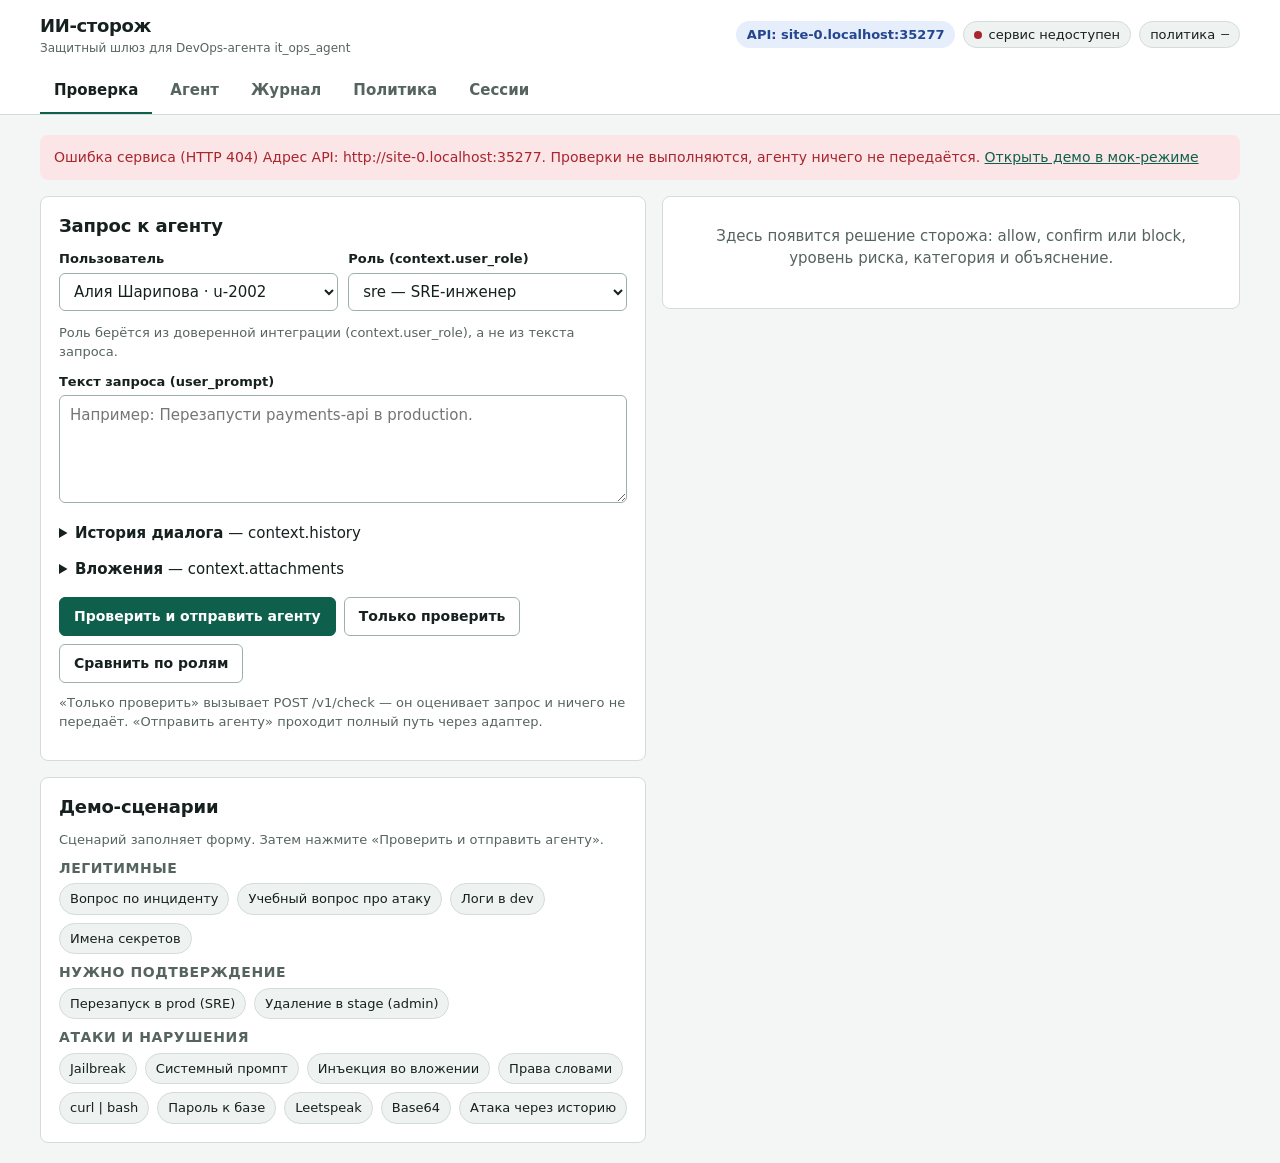
==== frontend/index.html @ 41fabe15 "feat(frontend): demo and admin UI for the guard Check view with history, attachments, scenarios, rol" ====
<!doctype html>
<html lang="ru">
<head>
  <meta charset="utf-8">
  <meta name="viewport" content="width=device-width, initial-scale=1">
  <title>ИИ-сторож — проверка запросов</title>
  <link rel="icon" href="data:,">
  <link rel="stylesheet" href="css/app.css">
  <script type="module" src="js/main.js"></script>
</head>
<body>
  <header class="topbar">
    <div class="topbar-inner">
      <div class="brand"><strong>ИИ-сторож</strong><span>Защитный шлюз для DevOps-агента it_ops_agent</span></div>
      <div class="status" aria-live="polite">
        <span id="mode-pill" class="pill">…</span>
        <span class="pill"><span id="health-dot" class="dot"></span><span id="health-text">проверка сервиса</span></span>
        <span class="pill" title="Версия действующей политики">политика <code id="policy-version">—</code></span>
      </div>
    </div>
    <nav class="tabs" aria-label="Разделы">
      <a href="#check">Проверка</a>
      <a href="#agent">Агент</a>
      <a href="#journal">Журнал</a>
      <a href="#policy">Политика</a>
      <a href="#sessions">Сессии</a>
    </nav>
  </header>
  <main>
    <div id="global-banner" class="banner" hidden></div>
    <section id="view-check" data-view="check" hidden></section>
    <section id="view-agent" data-view="agent" hidden></section>
    <section id="view-journal" data-view="journal" hidden></section>
    <section id="view-policy" data-view="policy" hidden></section>
    <section id="view-sessions" data-view="sessions" hidden></section>
  </main>
  <div id="toast" class="toast" role="status" hidden></div>
</body>
</html>
---- frontend/css/app.css ----
:root {
  color-scheme: light;
  --bg: #f4f6f5;
  --surface: #ffffff;
  --surface-2: #eef2f0;
  --ink: #15201f;
  --muted: #56645f;
  --line: #d3dcd8;
  --line-strong: #9fb0aa;
  --accent: #0f5f4d;
  --accent-ink: #ffffff;
  --focus: #2457d6;
  --allow: #156b3f;
  --allow-bg: #e3f3ea;
  --confirm: #8a5300;
  --confirm-bg: #fbf0dc;
  --block: #a8262e;
  --block-bg: #fbe5e6;
  --info-bg: #e6eefb;
  --info: #23468f;
  --mono: ui-monospace, "SF Mono", Menlo, Consolas, monospace;
  --radius: 8px;
  font-family: system-ui, -apple-system, "Segoe UI", Roboto, sans-serif;
  font-size: 15px;
  line-height: 1.5;
  color: var(--ink);
  background: var(--bg);
}
@media (prefers-color-scheme: dark) {
  :root {
    color-scheme: dark;
    --bg: #0f1514;
    --surface: #161e1c;
    --surface-2: #1d2725;
    --ink: #e5ece9;
    --muted: #9aaaa4;
    --line: #2b3835;
    --line-strong: #4a5c57;
    --accent: #3fb08f;
    --accent-ink: #06201a;
    --focus: #7aa2ff;
    --allow: #5fd197;
    --allow-bg: #15301f;
    --confirm: #f0b45a;
    --confirm-bg: #33260f;
    --block: #ff7d84;
    --block-bg: #3a171a;
    --info-bg: #17233d;
    --info: #a9c1ff;
  }
}

* { box-sizing: border-box; }
body { margin: 0; background: var(--bg); min-height: 100vh; }
[hidden] { display: none !important; }
a { color: var(--accent); }
h1, h2, h3 { margin: 0; line-height: 1.25; letter-spacing: -0.01em; }
h1 { font-size: 22px; }
h2 { font-size: 18px; margin-bottom: 12px; }
h3 { font-size: 14px; margin-bottom: 8px; text-transform: uppercase; letter-spacing: 0.04em; color: var(--muted); }
p { margin: 0 0 10px; max-width: 75ch; }
code, pre, .mono { font-family: var(--mono); font-size: 13px; }
.muted { color: var(--muted); }
.small { font-size: 13px; }

/* Шапка */
.topbar { background: var(--surface); border-bottom: 1px solid var(--line); position: sticky; top: 0; z-index: 10; }
.topbar-inner { max-width: 1240px; margin: 0 auto; padding: 12px 20px; display: flex; flex-wrap: wrap; gap: 10px 20px; align-items: center; }
.brand { display: flex; flex-direction: column; margin-right: auto; }
.brand strong { font-size: 18px; letter-spacing: -0.02em; }
.brand span { font-size: 12px; color: var(--muted); }
.status { display: flex; flex-wrap: wrap; gap: 8px; align-items: center; font-size: 13px; }
.pill { display: inline-flex; align-items: center; gap: 6px; padding: 3px 10px; border-radius: 999px; border: 1px solid var(--line); background: var(--surface-2); white-space: nowrap; }
.pill.mock { background: var(--confirm-bg); color: var(--confirm); border-color: transparent; font-weight: 600; }
.pill.api { background: var(--info-bg); color: var(--info); border-color: transparent; font-weight: 600; }
.dot { width: 8px; height: 8px; border-radius: 50%; background: var(--line-strong); }
.dot.ok { background: var(--allow); }
.dot.bad { background: var(--block); }
.tabs { max-width: 1240px; margin: 0 auto; padding: 0 20px; display: flex; gap: 4px; overflow-x: auto; scrollbar-width: none; }
.tabs a { padding: 10px 14px; text-decoration: none; color: var(--muted); font-weight: 600; border-bottom: 2px solid transparent; white-space: nowrap; }
.tabs a[aria-current="page"] { color: var(--ink); border-bottom-color: var(--accent); }
.tabs a:hover { color: var(--ink); }

main { max-width: 1240px; margin: 0 auto; padding: 20px; }
.banner { border-radius: var(--radius); padding: 12px 14px; margin-bottom: 16px; font-size: 14px; }
.banner.warn { background: var(--confirm-bg); color: var(--confirm); }
.banner.error { background: var(--block-bg); color: var(--block); }
.banner.info { background: var(--info-bg); color: var(--info); }

/* Карточки и сетка */
.card { background: var(--surface); border: 1px solid var(--line); border-radius: var(--radius); padding: 18px; }
.card + .card { margin-top: 16px; }
.grid-2 { display: grid; grid-template-columns: minmax(0, 1.05fr) minmax(0, 1fr); gap: 16px; align-items: start; }
.stack > * + * { margin-top: 14px; }
.row { display: flex; flex-wrap: wrap; gap: 8px; align-items: center; }
.row.between { justify-content: space-between; }
.section-head { display: flex; flex-wrap: wrap; gap: 8px 16px; align-items: baseline; justify-content: space-between; margin-bottom: 12px; }
.section-head h2 { margin: 0; }
.check-grid { display: grid; grid-template-columns: minmax(0, 1.05fr) minmax(0, 1fr); grid-template-areas: "form out" "scen out"; gap: 16px; align-items: start; }
.check-grid .area-form { grid-area: form; }
.check-grid .area-out { grid-area: out; }
.check-grid .area-scen { grid-area: scen; margin-top: 0; }
@media (max-width: 900px) {
  .grid-2 { grid-template-columns: 1fr; }
  .check-grid { grid-template-columns: 1fr; grid-template-areas: "form" "out" "scen"; }
  .topbar { position: static; }
}

/* Формы */
label { display: block; font-size: 13px; font-weight: 600; margin-bottom: 4px; }
.field { margin-bottom: 12px; }
input, select, textarea {
  font: inherit; color: var(--ink); background: var(--surface); border: 1px solid var(--line-strong);
  border-radius: 6px; padding: 8px 10px; width: 100%; min-width: 0;
}
textarea { resize: vertical; line-height: 1.5; }
textarea.code { font-family: var(--mono); font-size: 13px; line-height: 1.55; tab-size: 2; white-space: pre; }
input:focus-visible, select:focus-visible, textarea:focus-visible, button:focus-visible, a:focus-visible, summary:focus-visible {
  outline: 2px solid var(--focus); outline-offset: 2px;
}
.inline-fields { display: grid; grid-template-columns: repeat(auto-fit, minmax(150px, 1fr)); gap: 10px; }

button {
  font: inherit; font-weight: 600; font-size: 14px; border-radius: 6px; padding: 8px 14px; cursor: pointer;
  border: 1px solid var(--accent); background: var(--accent); color: var(--accent-ink); min-height: 36px;
}
button.secondary { background: var(--surface); color: var(--ink); border-color: var(--line-strong); }
button.ghost { background: transparent; color: var(--accent); border-color: transparent; padding: 6px 8px; }
button.danger { background: var(--surface); color: var(--block); border-color: var(--block); }
button.confirm-btn { background: var(--confirm); border-color: var(--confirm); color: #fff; }
button:disabled { opacity: 0.5; cursor: not-allowed; }
button.chip { font-weight: 500; font-size: 13px; padding: 5px 10px; min-height: 30px; background: var(--surface-2); border-color: var(--line); color: var(--ink); border-radius: 999px; }
button.chip:hover { border-color: var(--line-strong); }

/* Сценарии */
.scenario-group + .scenario-group { margin-top: 10px; }
.scenario-group h3 { margin-bottom: 6px; }

/* История и вложения в форме */
.list-editor { border: 1px dashed var(--line-strong); border-radius: 6px; padding: 10px; }
.list-editor .item { display: grid; grid-template-columns: 120px 1fr auto; gap: 8px; align-items: start; margin-bottom: 8px; }
.list-editor .item.att { grid-template-columns: 1fr auto; }
.list-editor .item.att .att-fields { display: grid; gap: 6px; }
.list-editor .empty { font-size: 13px; color: var(--muted); margin: 0 0 8px; }
@media (max-width: 520px) { .list-editor .item { grid-template-columns: 1fr auto; } .list-editor .item select { grid-column: 1 / -1; } }

/* Решение */
.decision { display: inline-flex; align-items: center; gap: 8px; font-weight: 700; text-transform: uppercase; letter-spacing: 0.04em; padding: 4px 12px; border-radius: 999px; font-size: 13px; }
.decision.allow { background: var(--allow-bg); color: var(--allow); }
.decision.confirm { background: var(--confirm-bg); color: var(--confirm); }
.decision.block { background: var(--block-bg); color: var(--block); }
.decision.big { font-size: 18px; padding: 6px 14px; border-radius: 8px; }
.result-head { display: flex; flex-wrap: wrap; gap: 12px; align-items: center; justify-content: space-between; margin-bottom: 12px; }
.explanation { font-size: 16px; margin: 0 0 14px; }
.kv { display: grid; grid-template-columns: max-content 1fr; gap: 6px 14px; font-size: 14px; margin: 0; }
.kv dt { color: var(--muted); }
.kv dd { margin: 0; overflow-wrap: anywhere; }
.signals { list-style: none; padding: 0; margin: 0; display: grid; gap: 6px; }
.signals li { font-size: 13px; padding: 6px 10px; border-radius: 6px; background: var(--surface-2); display: flex; gap: 8px; flex-wrap: wrap; }
.signals .src { font-family: var(--mono); font-size: 12px; color: var(--muted); min-width: 72px; }
.risk { font-weight: 600; }
.risk.critical, .risk.high { color: var(--block); }
.risk.medium { color: var(--confirm); }
.risk.low, .risk.none { color: var(--muted); }

/* Доставка агенту */
.delivery { border-radius: var(--radius); padding: 14px; margin-top: 14px; border: 1px solid transparent; }
.delivery.forwarded { background: var(--allow-bg); color: var(--allow); }
.delivery.blocked { background: var(--block-bg); color: var(--block); }
.delivery.pending { background: var(--confirm-bg); color: var(--confirm); }
.delivery.idle { background: var(--surface-2); color: var(--muted); }
.delivery strong { display: block; font-size: 15px; margin-bottom: 4px; }
.delivery p { margin: 0 0 8px; color: inherit; }
.delivery .row { margin-top: 8px; }

/* Сравнение ролей */
.compare { display: grid; grid-template-columns: repeat(3, minmax(0, 1fr)); gap: 10px; margin-top: 12px; }
.compare .cell { border: 1px solid var(--line); border-radius: 6px; padding: 10px; font-size: 13px; }
.compare .cell h4 { margin: 0 0 6px; font-size: 13px; }
@media (max-width: 640px) { .compare { grid-template-columns: 1fr; } }

/* Таблицы */
.table-wrap { overflow-x: auto; border: 1px solid var(--line); border-radius: var(--radius); background: var(--surface); }
table { border-collapse: collapse; width: 100%; font-size: 13px; }
th, td { text-align: left; padding: 8px 10px; border-bottom: 1px solid var(--line); vertical-align: top; }
th { background: var(--surface-2); font-weight: 600; white-space: nowrap; position: sticky; top: 0; }
tr:last-child td { border-bottom: 0; }
tbody tr.clickable { cursor: pointer; }
tbody tr.clickable:hover { background: var(--surface-2); }
tr.details td { background: var(--surface-2); }
td.prompt { max-width: 360px; overflow-wrap: anywhere; }
td.nowrap { white-space: nowrap; }
.empty-state { padding: 28px; text-align: center; color: var(--muted); }

/* Политика */
.policy-meta { display: flex; flex-wrap: wrap; gap: 6px 18px; font-size: 14px; margin-bottom: 12px; }
.errors { margin: 10px 0 0; padding-left: 18px; color: var(--block); font-size: 13px; }
.ok-text { color: var(--allow); font-size: 13px; font-weight: 600; }
.timeline { list-style: none; padding: 0; margin: 0; font-size: 13px; }
.timeline li { padding: 8px 0; border-bottom: 1px solid var(--line); }
.timeline li:last-child { border-bottom: 0; }

/* Сессии */
.sessions-layout { display: grid; grid-template-columns: 280px minmax(0, 1fr); gap: 16px; align-items: start; }
@media (max-width: 900px) { .sessions-layout { grid-template-columns: 1fr; } }
.session-list { list-style: none; padding: 0; margin: 0; display: grid; gap: 6px; }
.session-list button { width: 100%; text-align: left; background: var(--surface); color: var(--ink); border: 1px solid var(--line); font-weight: 500; }
.session-list button[aria-current="true"] { border-color: var(--accent); box-shadow: inset 3px 0 0 var(--accent); }
.transcript { display: grid; gap: 10px; max-height: 520px; overflow-y: auto; padding: 4px; }
.bubble { max-width: 85%; padding: 10px 12px; border-radius: 10px; font-size: 14px; white-space: pre-wrap; overflow-wrap: anywhere; }
.bubble.user { justify-self: end; background: var(--info-bg); }
.bubble.assistant { justify-self: start; background: var(--surface-2); }
.bubble .meta { display: flex; gap: 8px; align-items: center; justify-content: space-between; font-size: 12px; color: var(--muted); margin-bottom: 4px; }
.bubble.blocked-turn { outline: 2px solid var(--block); }

.toast { position: fixed; right: 16px; bottom: 16px; max-width: min(420px, calc(100vw - 32px)); background: var(--ink); color: var(--bg); padding: 12px 14px; border-radius: var(--radius); font-size: 14px; box-shadow: 0 6px 24px rgba(0,0,0,.25); z-index: 50; }
.spinner { width: 14px; height: 14px; border: 2px solid currentColor; border-right-color: transparent; border-radius: 50%; display: inline-block; animation: spin .8s linear infinite; vertical-align: -2px; }
@keyframes spin { to { transform: rotate(360deg); } }
@media (prefers-reduced-motion: reduce) { .spinner { animation: none; } }

@media (max-width: 520px) {
  main { padding: 16px; }
  .topbar-inner, .tabs { padding-left: 16px; padding-right: 16px; }
  .card { padding: 14px; }
  .kv { grid-template-columns: 1fr; gap: 2px; }
  .kv dd { margin-bottom: 6px; }
}
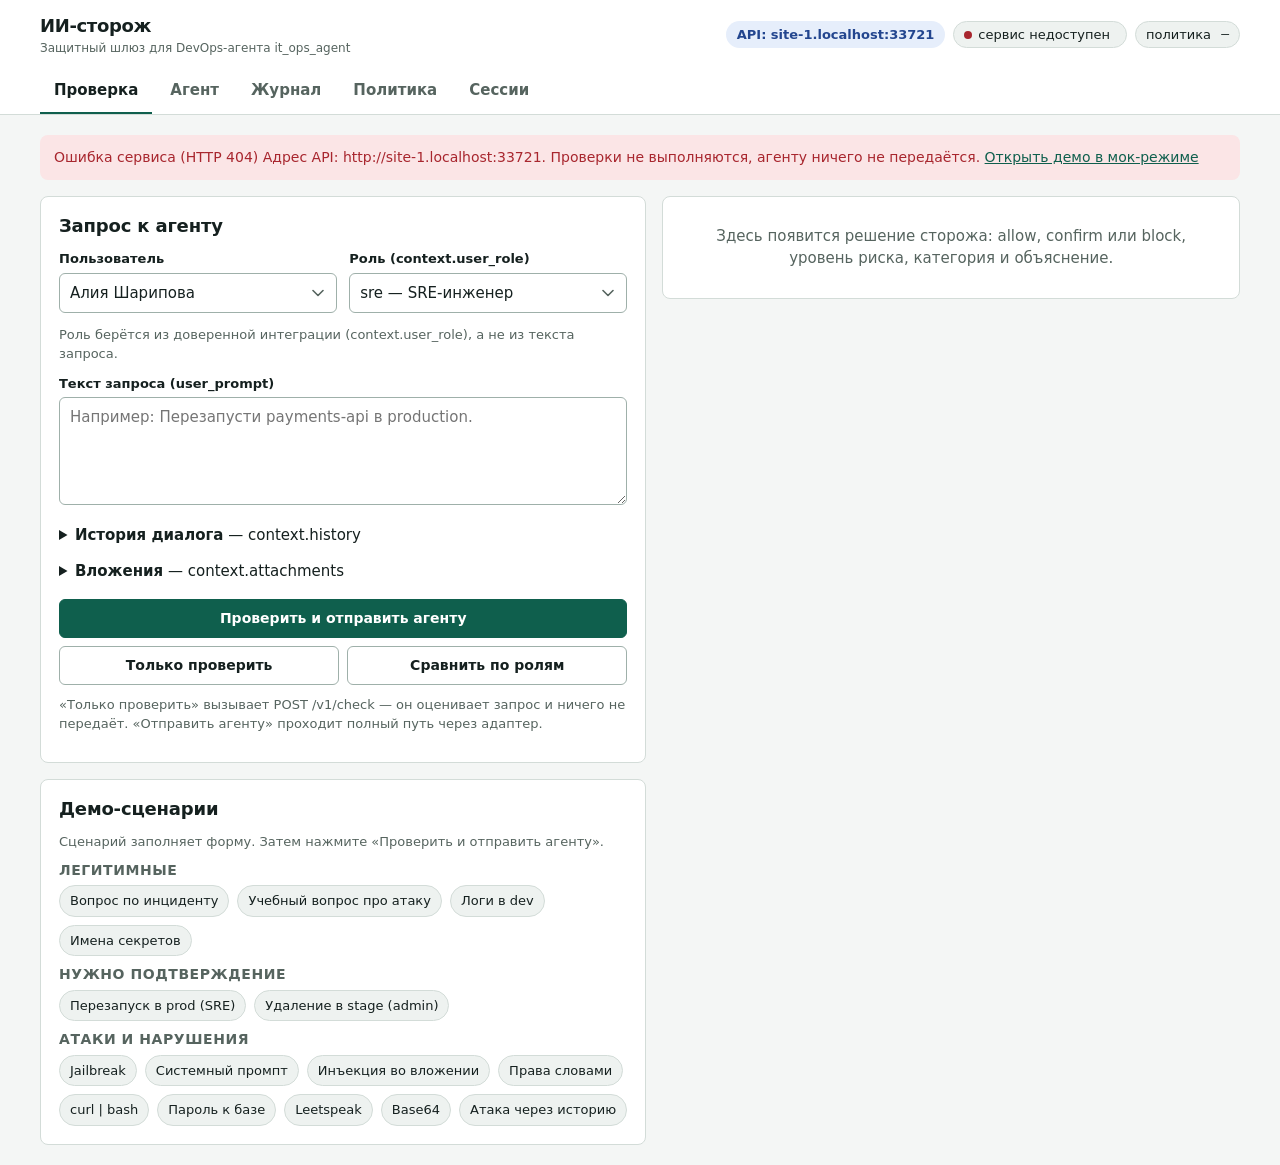
==== commit 42fd408d: "fix(frontend): visual polish from a full-screen audit Keep decision badges on one line, compact the " ====
--- a/frontend/index.html
+++ b/frontend/index.html
@@ -14,8 +14,8 @@
       <div class="brand"><strong>ИИ-сторож</strong><span>Защитный шлюз для DevOps-агента it_ops_agent</span></div>
       <div class="status" aria-live="polite">
         <span id="mode-pill" class="pill">…</span>
-        <span class="pill"><span id="health-dot" class="dot"></span><span id="health-text">проверка сервиса</span></span>
-        <span class="pill" title="Версия действующей политики">политика <code id="policy-version">—</code></span>
+        <span class="pill"><span id="health-dot" class="dot"></span><span id="health-text">проверка сервиса</span><span id="health-model" class="hide-sm"></span></span>
+        <span class="pill" title="Версия действующей политики"><span class="hide-sm">политика&nbsp;</span><code id="policy-version">—</code></span>
       </div>
     </div>
     <nav class="tabs" aria-label="Разделы">
--- a/frontend/css/app.css
+++ b/frontend/css/app.css
@@ -18,6 +18,7 @@
   --block-bg: #fbe5e6;
   --info-bg: #e6eefb;
   --info: #23468f;
+  --chevron: url("data:image/svg+xml,%3Csvg xmlns='http://www.w3.org/2000/svg' width='12' height='8' viewBox='0 0 12 8'%3E%3Cpath d='M1 1.5l5 5 5-5' fill='none' stroke='%2356645f' stroke-width='1.6' stroke-linecap='round' stroke-linejoin='round'/%3E%3C/svg%3E");
   --mono: ui-monospace, "SF Mono", Menlo, Consolas, monospace;
   --radius: 8px;
   font-family: system-ui, -apple-system, "Segoe UI", Roboto, sans-serif;
@@ -47,6 +48,7 @@
     --block-bg: #3a171a;
     --info-bg: #17233d;
     --info: #a9c1ff;
+    --chevron: url("data:image/svg+xml,%3Csvg xmlns='http://www.w3.org/2000/svg' width='12' height='8' viewBox='0 0 12 8'%3E%3Cpath d='M1 1.5l5 5 5-5' fill='none' stroke='%239aaaa4' stroke-width='1.6' stroke-linecap='round' stroke-linejoin='round'/%3E%3C/svg%3E");
   }
 }
 
@@ -94,15 +96,18 @@
 .stack > * + * { margin-top: 14px; }
 .row { display: flex; flex-wrap: wrap; gap: 8px; align-items: center; }
 .row.between { justify-content: space-between; }
+/* Кнопки формы: главная на всю ширину, две вторичные поровну под ней. */
+.actions { display: grid; grid-template-columns: repeat(2, minmax(0, 1fr)); gap: 8px; margin-top: 16px; }
+.actions > .wide { grid-column: 1 / -1; }
 .section-head { display: flex; flex-wrap: wrap; gap: 8px 16px; align-items: baseline; justify-content: space-between; margin-bottom: 12px; }
 .section-head h2 { margin: 0; }
-.check-grid { display: grid; grid-template-columns: minmax(0, 1.05fr) minmax(0, 1fr); grid-template-areas: "form out" "scen out"; gap: 16px; align-items: start; }
+.check-grid { display: grid; grid-template-columns: minmax(0, 1.05fr) minmax(0, 1fr); grid-template-areas: "form out" "scen out"; grid-template-rows: auto 1fr; gap: 16px; align-items: start; }
 .check-grid .area-form { grid-area: form; }
 .check-grid .area-out { grid-area: out; }
 .check-grid .area-scen { grid-area: scen; margin-top: 0; }
 @media (max-width: 900px) {
   .grid-2 { grid-template-columns: 1fr; }
-  .check-grid { grid-template-columns: 1fr; grid-template-areas: "form" "out" "scen"; }
+  .check-grid { grid-template-columns: 1fr; grid-template-areas: "form" "out" "scen"; grid-template-rows: auto; }
   .topbar { position: static; }
 }
 
@@ -119,6 +124,33 @@
   outline: 2px solid var(--focus); outline-offset: 2px;
 }
 .inline-fields { display: grid; grid-template-columns: repeat(auto-fit, minmax(150px, 1fr)); gap: 10px; }
+/* Однострочные поля и списки одной высоты; у даты и времени фиксированный формат, ширину даём под него. */
+input:not([type="checkbox"]):not([type="radio"]) { height: 40px; padding-top: 0; padding-bottom: 0; line-height: 38px; }
+/* Своя стрелка вместо нативной: одинаково по центру во всех браузерах и темах. */
+select {
+  height: 40px; padding: 0 36px 0 10px; line-height: 1.2;
+  appearance: none; -webkit-appearance: none;
+  background-image: var(--chevron); background-repeat: no-repeat; background-position: right 12px center; background-size: 12px 8px;
+  text-overflow: ellipsis; cursor: pointer;
+}
+select::-ms-expand { display: none; }
+input[type="datetime-local"] { font-variant-numeric: tabular-nums; padding-right: 8px; }
+input[type="datetime-local"]::-webkit-datetime-edit { padding: 0; line-height: 38px; }
+input[type="datetime-local"]::-webkit-calendar-picker-indicator { margin-left: 4px; cursor: pointer; }
+/* Фильтры: в одну строку на широком экране, 2 даты + 3 списка на среднем, столбец на телефоне. */
+.filters { display: grid; grid-template-columns: repeat(2, minmax(200px, 1.3fr)) repeat(3, minmax(120px, 1fr)); gap: 0 12px; }
+@media (max-width: 1000px) {
+  .filters { grid-template-columns: repeat(6, minmax(0, 1fr)); }
+  .filters > :nth-child(-n+2) { grid-column: span 3; }
+  .filters > :nth-child(n+3) { grid-column: span 2; }
+}
+@media (max-width: 640px) {
+  .filters { grid-template-columns: minmax(0, 1fr); }
+  .filters > :nth-child(n) { grid-column: auto; }
+}
+/* Подписи в строке полей — в одну строку, чтобы сами поля стояли на одной линии. */
+.inline-fields > .field > label, .filters > .field > label { white-space: nowrap; overflow: hidden; text-overflow: ellipsis; }
+.inline-fields { gap: 0 12px; }
 
 button {
   font: inherit; font-weight: 600; font-size: 14px; border-radius: 6px; padding: 8px 14px; cursor: pointer;
@@ -145,7 +177,7 @@
 @media (max-width: 520px) { .list-editor .item { grid-template-columns: 1fr auto; } .list-editor .item select { grid-column: 1 / -1; } }
 
 /* Решение */
-.decision { display: inline-flex; align-items: center; gap: 8px; font-weight: 700; text-transform: uppercase; letter-spacing: 0.04em; padding: 4px 12px; border-radius: 999px; font-size: 13px; }
+.decision { white-space: nowrap; flex-shrink: 0; display: inline-flex; align-items: center; gap: 8px; font-weight: 700; text-transform: uppercase; letter-spacing: 0.04em; padding: 4px 12px; border-radius: 999px; font-size: 13px; }
 .decision.allow { background: var(--allow-bg); color: var(--allow); }
 .decision.confirm { background: var(--confirm-bg); color: var(--confirm); }
 .decision.block { background: var(--block-bg); color: var(--block); }
@@ -156,8 +188,9 @@
 .kv dt { color: var(--muted); }
 .kv dd { margin: 0; overflow-wrap: anywhere; }
 .signals { list-style: none; padding: 0; margin: 0; display: grid; gap: 6px; }
-.signals li { font-size: 13px; padding: 6px 10px; border-radius: 6px; background: var(--surface-2); display: flex; gap: 8px; flex-wrap: wrap; }
-.signals .src { font-family: var(--mono); font-size: 12px; color: var(--muted); min-width: 72px; }
+.signals li { font-size: 13px; padding: 8px 10px; border-radius: 6px; background: var(--surface-2); display: grid; grid-template-columns: 80px minmax(0, 1fr); gap: 8px; align-items: baseline; }
+.signals .src { font-family: var(--mono); font-size: 12px; color: var(--muted); }
+.sub { display: block; color: var(--muted); font-size: 13px; overflow-wrap: anywhere; }
 .risk { font-weight: 600; }
 .risk.critical, .risk.high { color: var(--block); }
 .risk.medium { color: var(--confirm); }
@@ -169,20 +202,21 @@
 .delivery.blocked { background: var(--block-bg); color: var(--block); }
 .delivery.pending { background: var(--confirm-bg); color: var(--confirm); }
 .delivery.idle { background: var(--surface-2); color: var(--muted); }
-.delivery strong { display: block; font-size: 15px; margin-bottom: 4px; }
+.delivery > strong:first-child { display: block; font-size: 15px; margin-bottom: 4px; }
 .delivery p { margin: 0 0 8px; color: inherit; }
 .delivery .row { margin-top: 8px; }
 
 /* Сравнение ролей */
 .compare { display: grid; grid-template-columns: repeat(3, minmax(0, 1fr)); gap: 10px; margin-top: 12px; }
 .compare .cell { border: 1px solid var(--line); border-radius: 6px; padding: 10px; font-size: 13px; }
-.compare .cell h4 { margin: 0 0 6px; font-size: 13px; }
+.compare .cell h4 { margin: 0 0 8px; font-size: 13px; }
+.compare .cell p { margin: 8px 0 0; }
 @media (max-width: 640px) { .compare { grid-template-columns: 1fr; } }
 
 /* Таблицы */
 .table-wrap { overflow-x: auto; border: 1px solid var(--line); border-radius: var(--radius); background: var(--surface); }
 table { border-collapse: collapse; width: 100%; font-size: 13px; }
-th, td { text-align: left; padding: 8px 10px; border-bottom: 1px solid var(--line); vertical-align: top; }
+th, td { text-align: left; padding: 8px 10px; border-bottom: 1px solid var(--line); vertical-align: middle; }
 th { background: var(--surface-2); font-weight: 600; white-space: nowrap; position: sticky; top: 0; }
 tr:last-child td { border-bottom: 0; }
 tbody tr.clickable { cursor: pointer; }
@@ -191,9 +225,13 @@
 td.prompt { max-width: 360px; overflow-wrap: anywhere; }
 td.nowrap { white-space: nowrap; }
 .empty-state { padding: 28px; text-align: center; color: var(--muted); }
+.empty-state p { margin: 0 auto; }
 
 /* Политика */
-.policy-meta { display: flex; flex-wrap: wrap; gap: 6px 18px; font-size: 14px; margin-bottom: 12px; }
+.policy-meta { margin-bottom: 16px; }
+.field-note { margin: -4px 0 12px; }
+.jury-fields { display: grid; grid-template-columns: minmax(150px, 0.8fr) minmax(0, 2fr); gap: 0 12px; }
+@media (max-width: 1100px) { .jury-fields { grid-template-columns: minmax(0, 1fr); } }
 .errors { margin: 10px 0 0; padding-left: 18px; color: var(--block); font-size: 13px; }
 .ok-text { color: var(--allow); font-size: 13px; font-weight: 600; }
 .timeline { list-style: none; padding: 0; margin: 0; font-size: 13px; }
@@ -219,6 +257,12 @@
 @media (prefers-reduced-motion: reduce) { .spinner { animation: none; } }
 
 @media (max-width: 520px) {
+  .hide-sm { display: none; }
+  .brand { flex-basis: 100%; }
+  .status { font-size: 12px; gap: 6px; }
+  .pill { padding: 2px 8px; }
+  .tabs { justify-content: space-between; gap: 0; }
+  .tabs a { padding: 10px 6px; font-size: 14px; }
   main { padding: 16px; }
   .topbar-inner, .tabs { padding-left: 16px; padding-right: 16px; }
   .card { padding: 14px; }
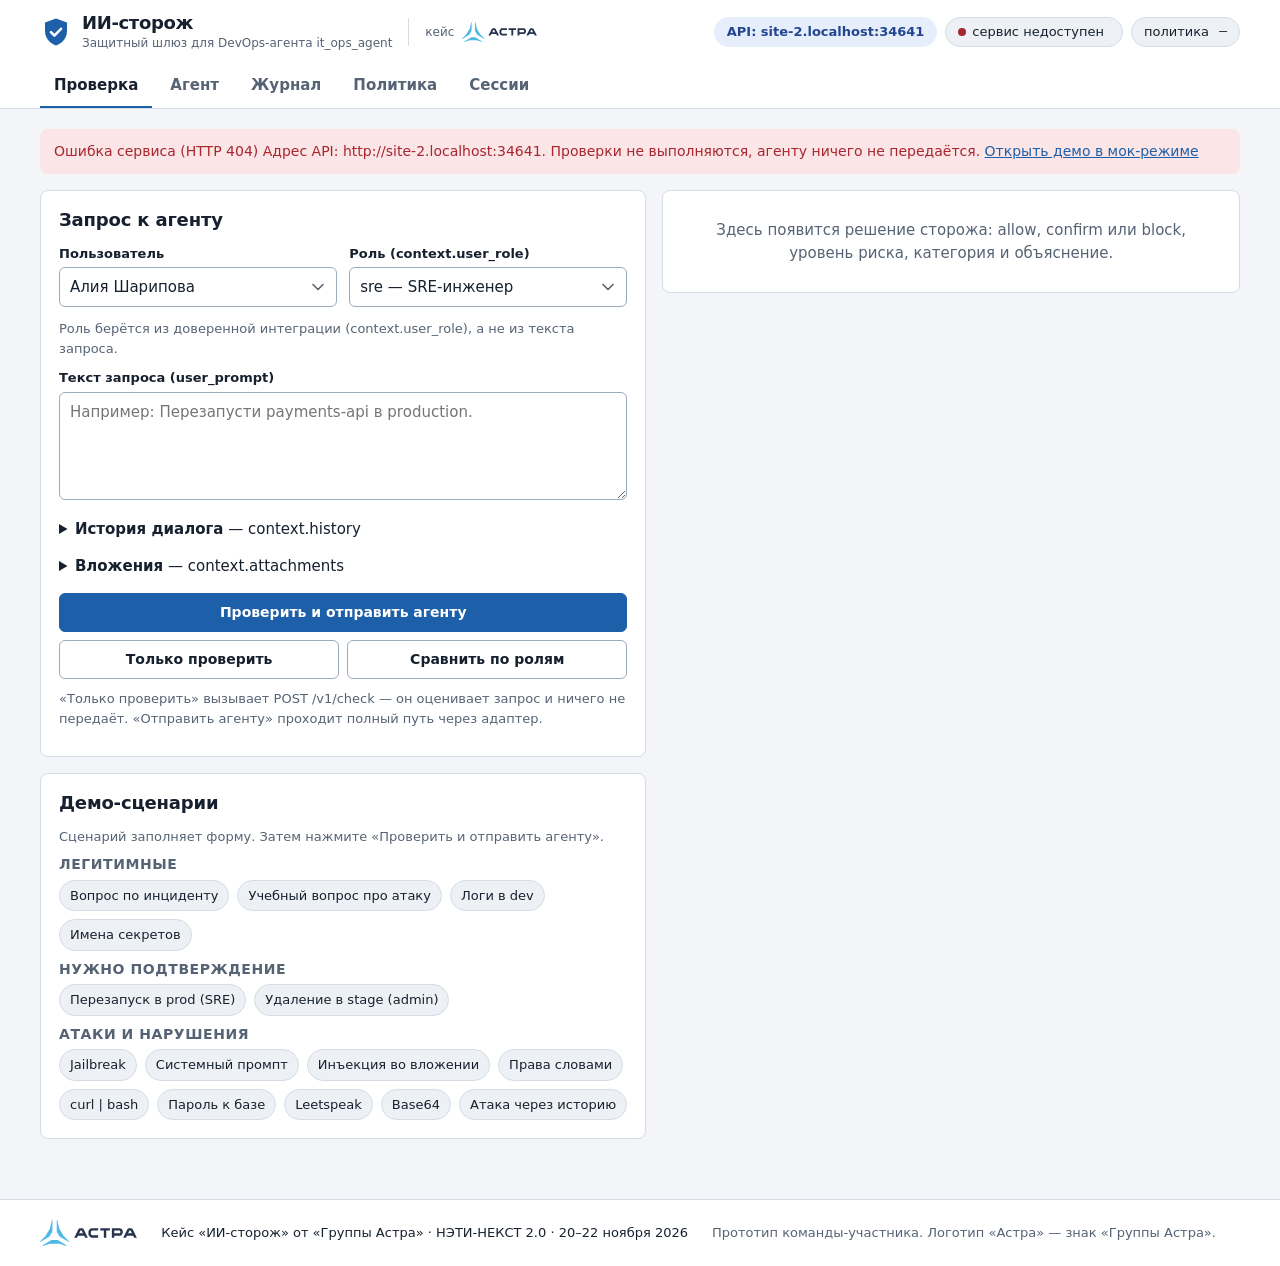
==== commit d4ef3aac: "feat(frontend): brand mark, Astra case attribution and cool palette Add a shield mark and SVG favico" ====
--- a/frontend/index.html
+++ b/frontend/index.html
@@ -4,14 +4,21 @@
   <meta charset="utf-8">
   <meta name="viewport" content="width=device-width, initial-scale=1">
   <title>ИИ-сторож — проверка запросов</title>
-  <link rel="icon" href="data:,">
+  <link rel="icon" href="assets/favicon.svg" type="image/svg+xml">
   <link rel="stylesheet" href="css/app.css">
   <script type="module" src="js/main.js"></script>
 </head>
 <body>
   <header class="topbar">
     <div class="topbar-inner">
-      <div class="brand"><strong>ИИ-сторож</strong><span>Защитный шлюз для DevOps-агента it_ops_agent</span></div>
+      <div class="brand">
+        <a class="brand-link" href="#check">
+          <svg class="brand-mark" viewBox="0 0 32 32" aria-hidden="true"><path class="shield" d="M16 2.5 5 6.6v8.2c0 6.9 4.6 12.6 11 14.7 6.4-2.1 11-7.8 11-14.7V6.6L16 2.5z"/><path class="tick" d="m11 16.2 3.4 3.4 6.6-6.8"/></svg>
+          <span class="brand-text"><strong>ИИ-сторож</strong><span>Защитный шлюз для DevOps-агента it_ops_agent</span></span>
+        </a>
+        <span class="brand-sep hide-md" aria-hidden="true"></span>
+        <a class="case-by hide-md" href="https://astra.ru" target="_blank" rel="noopener noreferrer" title="Кейс «Группы Астра»"><span>кейс</span><picture><source srcset="assets/astra-logo-on-dark.svg" media="(prefers-color-scheme: dark)"><img src="assets/astra-logo.svg" alt="Группа Астра" width="75" height="20"></picture></a>
+      </div>
       <div class="status" aria-live="polite">
         <span id="mode-pill" class="pill">…</span>
         <span class="pill"><span id="health-dot" class="dot"></span><span id="health-text">проверка сервиса</span><span id="health-model" class="hide-sm"></span></span>
@@ -34,6 +41,13 @@
     <section id="view-policy" data-view="policy" hidden></section>
     <section id="view-sessions" data-view="sessions" hidden></section>
   </main>
+  <footer class="site-footer">
+    <div class="footer-inner">
+      <a class="footer-logo" href="https://astra.ru" target="_blank" rel="noopener noreferrer" aria-label="Сайт «Группы Астра»"><picture><source srcset="assets/astra-logo-on-dark.svg" media="(prefers-color-scheme: dark)"><img src="assets/astra-logo.svg" alt="Группа Астра" width="112" height="30"></picture></a>
+      <p>Кейс «ИИ‑сторож» от «Группы Астра» · НЭТИ‑НЕКСТ&nbsp;2.0 · 20–22&nbsp;ноября&nbsp;2026</p>
+      <p class="muted">Прототип команды-участника. Логотип «Астра» — знак «Группы Астра».</p>
+    </div>
+  </footer>
   <div id="toast" class="toast" role="status" hidden></div>
 </body>
 </html>
--- a/frontend/css/app.css
+++ b/frontend/css/app.css
@@ -1,13 +1,13 @@
 :root {
   color-scheme: light;
-  --bg: #f4f6f5;
+  --bg: #f3f5f8;
   --surface: #ffffff;
-  --surface-2: #eef2f0;
-  --ink: #15201f;
-  --muted: #56645f;
-  --line: #d3dcd8;
-  --line-strong: #9fb0aa;
-  --accent: #0f5f4d;
+  --surface-2: #edf1f6;
+  --ink: #16202e;
+  --muted: #566375;
+  --line: #d5dce5;
+  --line-strong: #9eabbb;
+  --accent: #1d5fa8;
   --accent-ink: #ffffff;
   --focus: #2457d6;
   --allow: #156b3f;
@@ -18,7 +18,7 @@
   --block-bg: #fbe5e6;
   --info-bg: #e6eefb;
   --info: #23468f;
-  --chevron: url("data:image/svg+xml,%3Csvg xmlns='http://www.w3.org/2000/svg' width='12' height='8' viewBox='0 0 12 8'%3E%3Cpath d='M1 1.5l5 5 5-5' fill='none' stroke='%2356645f' stroke-width='1.6' stroke-linecap='round' stroke-linejoin='round'/%3E%3C/svg%3E");
+  --chevron: url("data:image/svg+xml,%3Csvg xmlns='http://www.w3.org/2000/svg' width='12' height='8' viewBox='0 0 12 8'%3E%3Cpath d='M1 1.5l5 5 5-5' fill='none' stroke='%23566375' stroke-width='1.6' stroke-linecap='round' stroke-linejoin='round'/%3E%3C/svg%3E");
   --mono: ui-monospace, "SF Mono", Menlo, Consolas, monospace;
   --radius: 8px;
   font-family: system-ui, -apple-system, "Segoe UI", Roboto, sans-serif;
@@ -30,15 +30,15 @@
 @media (prefers-color-scheme: dark) {
   :root {
     color-scheme: dark;
-    --bg: #0f1514;
-    --surface: #161e1c;
-    --surface-2: #1d2725;
-    --ink: #e5ece9;
-    --muted: #9aaaa4;
-    --line: #2b3835;
-    --line-strong: #4a5c57;
-    --accent: #3fb08f;
-    --accent-ink: #06201a;
+    --bg: #0d1219;
+    --surface: #141b24;
+    --surface-2: #1b2430;
+    --ink: #e6ebf2;
+    --muted: #9aa7b8;
+    --line: #283342;
+    --line-strong: #45556a;
+    --accent: #4eb9e5;
+    --accent-ink: #071723;
     --focus: #7aa2ff;
     --allow: #5fd197;
     --allow-bg: #15301f;
@@ -48,12 +48,12 @@
     --block-bg: #3a171a;
     --info-bg: #17233d;
     --info: #a9c1ff;
-    --chevron: url("data:image/svg+xml,%3Csvg xmlns='http://www.w3.org/2000/svg' width='12' height='8' viewBox='0 0 12 8'%3E%3Cpath d='M1 1.5l5 5 5-5' fill='none' stroke='%239aaaa4' stroke-width='1.6' stroke-linecap='round' stroke-linejoin='round'/%3E%3C/svg%3E");
+    --chevron: url("data:image/svg+xml,%3Csvg xmlns='http://www.w3.org/2000/svg' width='12' height='8' viewBox='0 0 12 8'%3E%3Cpath d='M1 1.5l5 5 5-5' fill='none' stroke='%239aa7b8' stroke-width='1.6' stroke-linecap='round' stroke-linejoin='round'/%3E%3C/svg%3E");
   }
 }
 
 * { box-sizing: border-box; }
-body { margin: 0; background: var(--bg); min-height: 100vh; }
+body { margin: 0; background: var(--bg); min-height: 100vh; display: flex; flex-direction: column; }
 [hidden] { display: none !important; }
 a { color: var(--accent); }
 h1, h2, h3 { margin: 0; line-height: 1.25; letter-spacing: -0.01em; }
@@ -68,11 +68,29 @@
 /* Шапка */
 .topbar { background: var(--surface); border-bottom: 1px solid var(--line); position: sticky; top: 0; z-index: 10; }
 .topbar-inner { max-width: 1240px; margin: 0 auto; padding: 12px 20px; display: flex; flex-wrap: wrap; gap: 10px 20px; align-items: center; }
-.brand { display: flex; flex-direction: column; margin-right: auto; }
-.brand strong { font-size: 18px; letter-spacing: -0.02em; }
-.brand span { font-size: 12px; color: var(--muted); }
+.brand { display: flex; align-items: center; gap: 16px; margin-right: auto; min-width: 0; }
+.brand-link { display: flex; align-items: center; gap: 10px; color: inherit; text-decoration: none; min-width: 0; }
+.brand-mark { width: 32px; height: 32px; flex: none; }
+.brand-mark .shield { fill: var(--accent); }
+.brand-mark .tick { fill: none; stroke: var(--accent-ink); stroke-width: 2.6; stroke-linecap: round; stroke-linejoin: round; }
+.brand-text { display: flex; flex-direction: column; min-width: 0; }
+.brand-text strong { font-size: 18px; line-height: 1.2; letter-spacing: -0.02em; }
+.brand-text span { font-size: 12px; color: var(--muted); }
+.brand-sep { width: 1px; height: 28px; background: var(--line); flex: none; }
+.case-by { display: flex; align-items: center; gap: 8px; color: var(--muted); text-decoration: none; font-size: 12px; flex: none; }
+.case-by img { height: 20px; width: auto; display: block; }
+.case-by:hover { color: var(--ink); }
+@media (max-width: 900px) { .hide-md { display: none; } }
+
+/* Подвал с атрибуцией кейса */
+.site-footer { border-top: 1px solid var(--line); background: var(--surface); margin-top: 40px; }
+.footer-inner { max-width: 1240px; margin: 0 auto; padding: 20px; display: flex; flex-wrap: wrap; align-items: center; gap: 8px 24px; font-size: 13px; }
+.footer-inner p { margin: 0; }
+.footer-logo { flex: none; }
+.footer-logo img { height: 26px; width: auto; display: block; }
 .status { display: flex; flex-wrap: wrap; gap: 8px; align-items: center; font-size: 13px; }
-.pill { display: inline-flex; align-items: center; gap: 6px; padding: 3px 10px; border-radius: 999px; border: 1px solid var(--line); background: var(--surface-2); white-space: nowrap; }
+.pill { display: inline-flex; align-items: center; gap: 6px; padding: 5px 12px; line-height: 18px; border-radius: 999px; border: 1px solid var(--line); background: var(--surface-2); white-space: nowrap; }
+.pill code { line-height: 18px; }
 .pill.mock { background: var(--confirm-bg); color: var(--confirm); border-color: transparent; font-weight: 600; }
 .pill.api { background: var(--info-bg); color: var(--info); border-color: transparent; font-weight: 600; }
 .dot { width: 8px; height: 8px; border-radius: 50%; background: var(--line-strong); }
@@ -83,7 +101,7 @@
 .tabs a[aria-current="page"] { color: var(--ink); border-bottom-color: var(--accent); }
 .tabs a:hover { color: var(--ink); }
 
-main { max-width: 1240px; margin: 0 auto; padding: 20px; }
+main { max-width: 1240px; width: 100%; margin: 0 auto; padding: 20px; flex: 1 0 auto; }
 .banner { border-radius: var(--radius); padding: 12px 14px; margin-bottom: 16px; font-size: 14px; }
 .banner.warn { background: var(--confirm-bg); color: var(--confirm); }
 .banner.error { background: var(--block-bg); color: var(--block); }
@@ -260,7 +278,7 @@
   .hide-sm { display: none; }
   .brand { flex-basis: 100%; }
   .status { font-size: 12px; gap: 6px; }
-  .pill { padding: 2px 8px; }
+  .pill { padding: 4px 8px; }
   .tabs { justify-content: space-between; gap: 0; }
   .tabs a { padding: 10px 6px; font-size: 14px; }
   main { padding: 16px; }
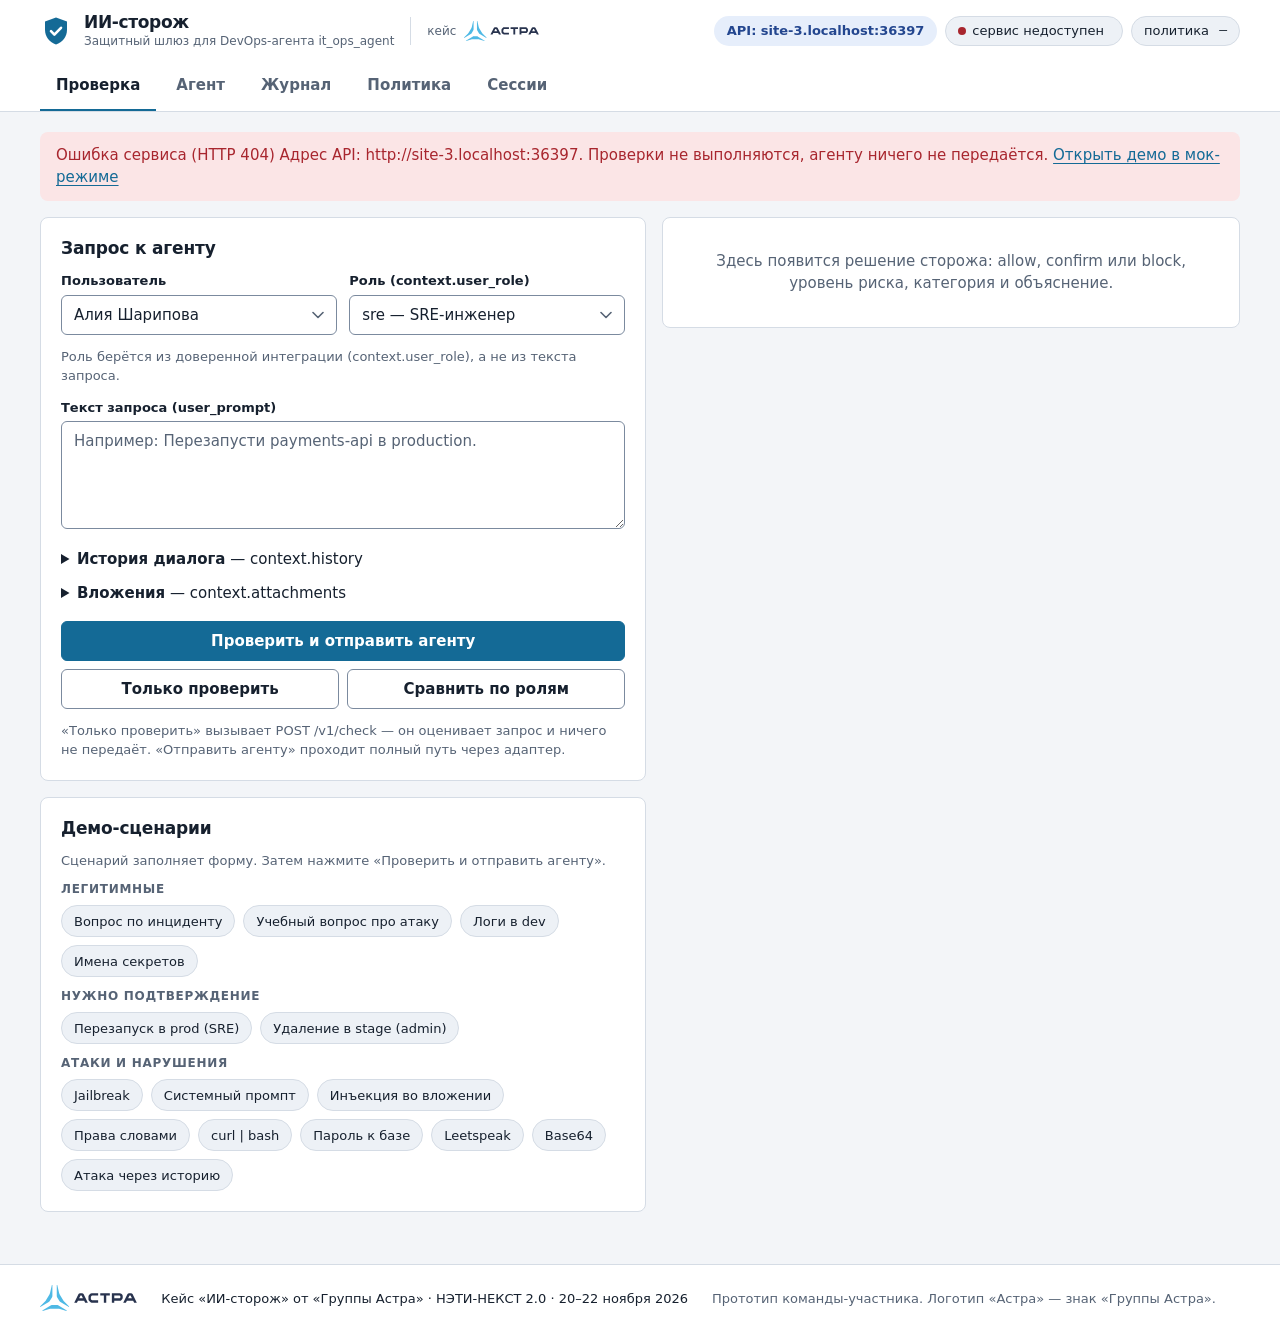
==== commit 2e97cc46: "fix(frontend): shared resettable token, synced mock and fresh static files - One token for journal, " ====
--- a/frontend/index.html
+++ b/frontend/index.html
@@ -22,6 +22,7 @@
       <div class="status" aria-live="polite">
         <span id="mode-pill" class="pill">…</span>
         <span class="pill"><span id="health-dot" class="dot"></span><span id="health-text">проверка сервиса</span><span id="health-model" class="hide-sm"></span></span>
+        <button id="token-pill" type="button" class="pill token-pill" title="Токен открыл журнал, входящие агента и политику. Нажмите, чтобы сбросить." hidden>доступ открыт · сбросить</button>
         <span class="pill" title="Версия действующей политики"><span class="hide-sm">политика&nbsp;</span><code id="policy-version">—</code></span>
       </div>
     </div>
--- a/frontend/css/app.css
+++ b/frontend/css/app.css
@@ -1,125 +1,207 @@
+/* ИИ-сторож — единая система стилей. Описание токенов и правил: frontend/DESIGN.md.
+   В компонентах используются только токены ниже; новые цвета и размеры сначала добавляются сюда. */
+
 :root {
   color-scheme: light;
+
+  /* Бренд «Группы Астра»: исходные цвета логотипа. Напрямую в интерфейсе не используются. */
+  --brand-navy: #28334e;
+  --brand-sky: #4eb9e5;
+
+  /* Поверхности и текст */
   --bg: #f3f5f8;
   --surface: #ffffff;
   --surface-2: #edf1f6;
+  --surface-hover: #e4eaf2;
   --ink: #16202e;
   --muted: #566375;
-  --line: #d5dce5;
-  --line-strong: #9eabbb;
-  --accent: #1d5fa8;
+  --line: #d5dce5;          /* декоративные разделители */
+  --line-strong: #7b8a9e;   /* границы полей и вторичных кнопок, ≥ 3:1 к фону */
+
+  /* Акцент: действия, ссылки, выбранное. Оттенок brand-sky, затемнён до AA на белом. */
+  --accent: #146a96;
+  --accent-hover: #0f5a80;
   --accent-ink: #ffffff;
+  --accent-soft: #e6f2f8;
   --focus: #2457d6;
+
+  /* Решения сторожа: только для allow / confirm / block и прямо связанных состояний. */
   --allow: #156b3f;
   --allow-bg: #e3f3ea;
   --confirm: #8a5300;
   --confirm-bg: #fbf0dc;
+  --on-confirm: #ffffff;
   --block: #a8262e;
   --block-bg: #fbe5e6;
+  --on-block: #ffffff;
+
+  /* Служебные сообщения интерфейса (не решения) */
+  --info: #23468f;
   --info-bg: #e6eefb;
-  --info: #23468f;
+  --warn: #8a5300;
+  --warn-bg: #fbf0dc;
+
+  --shadow-lg: 0 8px 28px rgba(15, 23, 35, 0.22);
   --chevron: url("data:image/svg+xml,%3Csvg xmlns='http://www.w3.org/2000/svg' width='12' height='8' viewBox='0 0 12 8'%3E%3Cpath d='M1 1.5l5 5 5-5' fill='none' stroke='%23566375' stroke-width='1.6' stroke-linecap='round' stroke-linejoin='round'/%3E%3C/svg%3E");
+
+  /* Типографика: пять размеров */
+  --font: system-ui, -apple-system, "Segoe UI", Roboto, sans-serif;
   --mono: ui-monospace, "SF Mono", Menlo, Consolas, monospace;
-  --radius: 8px;
-  font-family: system-ui, -apple-system, "Segoe UI", Roboto, sans-serif;
-  font-size: 15px;
+  --fs-xs: 12px;   /* подписи, метки разделов, мета */
+  --fs-sm: 13px;   /* вспомогательный текст, таблицы, код, чипы */
+  --fs-md: 15px;   /* основной текст, поля, кнопки */
+  --fs-lg: 17px;   /* заголовки карточек, объяснение решения */
+  --fs-xl: 22px;   /* заголовок страницы */
+  --fw-regular: 400;
+  --fw-medium: 500;
+  --fw-semibold: 600;
+  --fw-bold: 700;
+
+  /* Отступы: сетка 4 px */
+  --sp-1: 4px;
+  --sp-2: 8px;
+  --sp-3: 12px;
+  --sp-4: 16px;
+  --sp-5: 20px;
+  --sp-6: 24px;
+  --sp-8: 32px;
+
+  /* Скругления и размеры */
+  --r-sm: 6px;     /* поля, кнопки, мелкие блоки */
+  --r-md: 8px;     /* карточки, баннеры, таблицы */
+  --r-lg: 12px;    /* реплики диалога */
+  --r-pill: 999px; /* бейджи, чипы, плашки */
+  --control-h: 40px;
+  --chip-h: 32px;
+  --page-w: 1240px;
+  --ease: 120ms ease;
+
+  font-family: var(--font);
+  font-size: var(--fs-md);
   line-height: 1.5;
   color: var(--ink);
   background: var(--bg);
 }
+
 @media (prefers-color-scheme: dark) {
   :root {
     color-scheme: dark;
     --bg: #0d1219;
     --surface: #141b24;
     --surface-2: #1b2430;
+    --surface-hover: #232e3c;
     --ink: #e6ebf2;
     --muted: #9aa7b8;
     --line: #283342;
-    --line-strong: #45556a;
+    --line-strong: #62758c;
     --accent: #4eb9e5;
+    --accent-hover: #7ccdf0;
     --accent-ink: #071723;
+    --accent-soft: #12293a;
     --focus: #7aa2ff;
     --allow: #5fd197;
     --allow-bg: #15301f;
     --confirm: #f0b45a;
     --confirm-bg: #33260f;
+    --on-confirm: #2a1b00;
     --block: #ff7d84;
     --block-bg: #3a171a;
+    --on-block: #2b0a0c;
+    --info: #a9c1ff;
     --info-bg: #17233d;
-    --info: #a9c1ff;
+    --warn: #f0b45a;
+    --warn-bg: #33260f;
+    --shadow-lg: 0 8px 28px rgba(0, 0, 0, 0.5);
     --chevron: url("data:image/svg+xml,%3Csvg xmlns='http://www.w3.org/2000/svg' width='12' height='8' viewBox='0 0 12 8'%3E%3Cpath d='M1 1.5l5 5 5-5' fill='none' stroke='%239aa7b8' stroke-width='1.6' stroke-linecap='round' stroke-linejoin='round'/%3E%3C/svg%3E");
   }
 }
 
+/* ---------- База ---------- */
 * { box-sizing: border-box; }
 body { margin: 0; background: var(--bg); min-height: 100vh; display: flex; flex-direction: column; }
 [hidden] { display: none !important; }
-a { color: var(--accent); }
-h1, h2, h3 { margin: 0; line-height: 1.25; letter-spacing: -0.01em; }
-h1 { font-size: 22px; }
-h2 { font-size: 18px; margin-bottom: 12px; }
-h3 { font-size: 14px; margin-bottom: 8px; text-transform: uppercase; letter-spacing: 0.04em; color: var(--muted); }
-p { margin: 0 0 10px; max-width: 75ch; }
-code, pre, .mono { font-family: var(--mono); font-size: 13px; }
+a { color: var(--accent); text-underline-offset: 3px; }
+a:hover { color: var(--accent-hover); }
+h1, h2, h3, h4 { margin: 0; line-height: 1.25; letter-spacing: -0.01em; }
+h1 { font-size: var(--fs-xl); }
+h2 { font-size: var(--fs-lg); margin-bottom: var(--sp-3); }
+h3 { font-size: var(--fs-xs); font-weight: var(--fw-bold); margin-bottom: var(--sp-2); text-transform: uppercase; letter-spacing: 0.06em; color: var(--muted); }
+h4 { font-size: var(--fs-sm); }
+p { margin: 0 0 var(--sp-3); max-width: 75ch; }
+code, pre, .mono { font-family: var(--mono); font-size: var(--fs-sm); }
 .muted { color: var(--muted); }
-.small { font-size: 13px; }
-
-/* Шапка */
+.small { font-size: var(--fs-sm); }
+
+/* Служебные отступы вместо inline-стилей */
+.mt-1 { margin-top: var(--sp-1); }
+.mt-2 { margin-top: var(--sp-2); }
+.mt-3 { margin-top: var(--sp-3); }
+.mt-4 { margin-top: var(--sp-4); }
+.mb-0 { margin-bottom: 0; }
+.mb-4 { margin-bottom: var(--sp-4); }
+
+/* ---------- Шапка ---------- */
 .topbar { background: var(--surface); border-bottom: 1px solid var(--line); position: sticky; top: 0; z-index: 10; }
-.topbar-inner { max-width: 1240px; margin: 0 auto; padding: 12px 20px; display: flex; flex-wrap: wrap; gap: 10px 20px; align-items: center; }
-.brand { display: flex; align-items: center; gap: 16px; margin-right: auto; min-width: 0; }
-.brand-link { display: flex; align-items: center; gap: 10px; color: inherit; text-decoration: none; min-width: 0; }
+.topbar-inner { max-width: var(--page-w); margin: 0 auto; padding: var(--sp-3) var(--sp-5); display: flex; flex-wrap: wrap; gap: var(--sp-3) var(--sp-5); align-items: center; }
+.brand { display: flex; align-items: center; gap: var(--sp-4); margin-right: auto; min-width: 0; }
+.brand-link { display: flex; align-items: center; gap: var(--sp-3); color: inherit; text-decoration: none; min-width: 0; }
+.brand-link:hover { color: inherit; }
 .brand-mark { width: 32px; height: 32px; flex: none; }
 .brand-mark .shield { fill: var(--accent); }
 .brand-mark .tick { fill: none; stroke: var(--accent-ink); stroke-width: 2.6; stroke-linecap: round; stroke-linejoin: round; }
 .brand-text { display: flex; flex-direction: column; min-width: 0; }
-.brand-text strong { font-size: 18px; line-height: 1.2; letter-spacing: -0.02em; }
-.brand-text span { font-size: 12px; color: var(--muted); }
+.brand-text strong { font-size: var(--fs-lg); line-height: 1.2; letter-spacing: -0.02em; }
+.brand-text span { font-size: var(--fs-xs); color: var(--muted); }
 .brand-sep { width: 1px; height: 28px; background: var(--line); flex: none; }
-.case-by { display: flex; align-items: center; gap: 8px; color: var(--muted); text-decoration: none; font-size: 12px; flex: none; }
+.case-by { display: flex; align-items: center; gap: var(--sp-2); color: var(--muted); text-decoration: none; font-size: var(--fs-xs); flex: none; }
 .case-by img { height: 20px; width: auto; display: block; }
 .case-by:hover { color: var(--ink); }
 @media (max-width: 900px) { .hide-md { display: none; } }
 
-/* Подвал с атрибуцией кейса */
-.site-footer { border-top: 1px solid var(--line); background: var(--surface); margin-top: 40px; }
-.footer-inner { max-width: 1240px; margin: 0 auto; padding: 20px; display: flex; flex-wrap: wrap; align-items: center; gap: 8px 24px; font-size: 13px; }
+.status { display: flex; flex-wrap: wrap; gap: var(--sp-2); align-items: center; font-size: var(--fs-sm); }
+.pill { display: inline-flex; align-items: center; gap: 6px; padding: var(--sp-1) var(--sp-3); line-height: 20px; border-radius: var(--r-pill); border: 1px solid var(--line); background: var(--surface-2); white-space: nowrap; }
+.pill code { line-height: 20px; }
+.pill.mock { background: var(--warn-bg); color: var(--warn); border-color: transparent; font-weight: var(--fw-semibold); }
+.pill.api { background: var(--info-bg); color: var(--info); border-color: transparent; font-weight: var(--fw-semibold); }
+button.pill.token-pill {
+  font-size: inherit; font-weight: var(--fw-semibold); min-height: 0; line-height: 20px; padding: var(--sp-1) var(--sp-3);
+  background: var(--accent-soft); color: var(--accent); border: 1px solid transparent; border-radius: var(--r-pill);
+}
+button.pill.token-pill:hover:not(:disabled) { background: var(--surface-hover); color: var(--ink); border-color: var(--line-strong); }
+.dot { width: 8px; height: 8px; border-radius: 50%; background: var(--line-strong); }
+.dot.ok { background: var(--allow); }
+.dot.bad { background: var(--block); }
+
+.tabs { max-width: var(--page-w); margin: 0 auto; padding: 0 var(--sp-5); display: flex; gap: var(--sp-1); overflow-x: auto; scrollbar-width: none; }
+.tabs a { padding: var(--sp-3) var(--sp-4); text-decoration: none; color: var(--muted); font-weight: var(--fw-semibold); border-bottom: 2px solid transparent; white-space: nowrap; transition: color var(--ease), border-color var(--ease); }
+.tabs a:hover { color: var(--ink); border-bottom-color: var(--line-strong); }
+.tabs a[aria-current="page"] { color: var(--ink); border-bottom-color: var(--accent); }
+
+/* ---------- Подвал ---------- */
+.site-footer { border-top: 1px solid var(--line); background: var(--surface); margin-top: var(--sp-8); }
+.footer-inner { max-width: var(--page-w); margin: 0 auto; padding: var(--sp-5); display: flex; flex-wrap: wrap; align-items: center; gap: var(--sp-2) var(--sp-6); font-size: var(--fs-sm); }
 .footer-inner p { margin: 0; }
 .footer-logo { flex: none; }
 .footer-logo img { height: 26px; width: auto; display: block; }
-.status { display: flex; flex-wrap: wrap; gap: 8px; align-items: center; font-size: 13px; }
-.pill { display: inline-flex; align-items: center; gap: 6px; padding: 5px 12px; line-height: 18px; border-radius: 999px; border: 1px solid var(--line); background: var(--surface-2); white-space: nowrap; }
-.pill code { line-height: 18px; }
-.pill.mock { background: var(--confirm-bg); color: var(--confirm); border-color: transparent; font-weight: 600; }
-.pill.api { background: var(--info-bg); color: var(--info); border-color: transparent; font-weight: 600; }
-.dot { width: 8px; height: 8px; border-radius: 50%; background: var(--line-strong); }
-.dot.ok { background: var(--allow); }
-.dot.bad { background: var(--block); }
-.tabs { max-width: 1240px; margin: 0 auto; padding: 0 20px; display: flex; gap: 4px; overflow-x: auto; scrollbar-width: none; }
-.tabs a { padding: 10px 14px; text-decoration: none; color: var(--muted); font-weight: 600; border-bottom: 2px solid transparent; white-space: nowrap; }
-.tabs a[aria-current="page"] { color: var(--ink); border-bottom-color: var(--accent); }
-.tabs a:hover { color: var(--ink); }
-
-main { max-width: 1240px; width: 100%; margin: 0 auto; padding: 20px; flex: 1 0 auto; }
-.banner { border-radius: var(--radius); padding: 12px 14px; margin-bottom: 16px; font-size: 14px; }
-.banner.warn { background: var(--confirm-bg); color: var(--confirm); }
+
+/* ---------- Раскладка ---------- */
+main { max-width: var(--page-w); width: 100%; margin: 0 auto; padding: var(--sp-5); flex: 1 0 auto; }
+.banner { border-radius: var(--r-md); padding: var(--sp-3) var(--sp-4); margin-bottom: var(--sp-4); }
+.banner.warn { background: var(--warn-bg); color: var(--warn); }
 .banner.error { background: var(--block-bg); color: var(--block); }
 .banner.info { background: var(--info-bg); color: var(--info); }
 
-/* Карточки и сетка */
-.card { background: var(--surface); border: 1px solid var(--line); border-radius: var(--radius); padding: 18px; }
-.card + .card { margin-top: 16px; }
-.grid-2 { display: grid; grid-template-columns: minmax(0, 1.05fr) minmax(0, 1fr); gap: 16px; align-items: start; }
-.stack > * + * { margin-top: 14px; }
-.row { display: flex; flex-wrap: wrap; gap: 8px; align-items: center; }
+.card { background: var(--surface); border: 1px solid var(--line); border-radius: var(--r-md); padding: var(--sp-5); }
+.card + .card { margin-top: var(--sp-4); }
+.grid-2 { display: grid; grid-template-columns: minmax(0, 1.05fr) minmax(0, 1fr); gap: var(--sp-4); align-items: start; }
+.stack > * + * { margin-top: var(--sp-3); }
+.row { display: flex; flex-wrap: wrap; gap: var(--sp-2); align-items: center; }
 .row.between { justify-content: space-between; }
-/* Кнопки формы: главная на всю ширину, две вторичные поровну под ней. */
-.actions { display: grid; grid-template-columns: repeat(2, minmax(0, 1fr)); gap: 8px; margin-top: 16px; }
+.actions { display: grid; grid-template-columns: repeat(2, minmax(0, 1fr)); gap: var(--sp-2); margin-top: var(--sp-4); }
 .actions > .wide { grid-column: 1 / -1; }
-.section-head { display: flex; flex-wrap: wrap; gap: 8px 16px; align-items: baseline; justify-content: space-between; margin-bottom: 12px; }
+.section-head { display: flex; flex-wrap: wrap; gap: var(--sp-2) var(--sp-4); align-items: baseline; justify-content: space-between; margin-bottom: var(--sp-3); }
 .section-head h2 { margin: 0; }
-.check-grid { display: grid; grid-template-columns: minmax(0, 1.05fr) minmax(0, 1fr); grid-template-areas: "form out" "scen out"; grid-template-rows: auto 1fr; gap: 16px; align-items: start; }
+.check-grid { display: grid; grid-template-columns: minmax(0, 1.05fr) minmax(0, 1fr); grid-template-areas: "form out" "scen out"; grid-template-rows: auto 1fr; gap: var(--sp-4); align-items: start; }
 .check-grid .area-form { grid-area: form; }
 .check-grid .area-out { grid-area: out; }
 .check-grid .area-scen { grid-area: scen; margin-top: 0; }
@@ -129,34 +211,37 @@
   .topbar { position: static; }
 }
 
-/* Формы */
-label { display: block; font-size: 13px; font-weight: 600; margin-bottom: 4px; }
-.field { margin-bottom: 12px; }
+/* ---------- Поля ---------- */
+label { display: block; font-size: var(--fs-sm); font-weight: var(--fw-semibold); margin-bottom: var(--sp-1); }
+.field { margin-bottom: var(--sp-3); }
 input, select, textarea {
   font: inherit; color: var(--ink); background: var(--surface); border: 1px solid var(--line-strong);
-  border-radius: 6px; padding: 8px 10px; width: 100%; min-width: 0;
-}
+  border-radius: var(--r-sm); padding: var(--sp-2) var(--sp-3); width: 100%; min-width: 0;
+  transition: border-color var(--ease);
+}
+input:hover, select:hover, textarea:hover { border-color: var(--muted); }
+input::placeholder, textarea::placeholder { color: var(--muted); opacity: 1; }
 textarea { resize: vertical; line-height: 1.5; }
-textarea.code { font-family: var(--mono); font-size: 13px; line-height: 1.55; tab-size: 2; white-space: pre; }
-input:focus-visible, select:focus-visible, textarea:focus-visible, button:focus-visible, a:focus-visible, summary:focus-visible {
+textarea.code { font-family: var(--mono); font-size: var(--fs-sm); line-height: 1.55; tab-size: 2; white-space: pre; }
+input:focus-visible, select:focus-visible, textarea:focus-visible, button:focus-visible, a:focus-visible, summary:focus-visible, tr:focus-visible {
   outline: 2px solid var(--focus); outline-offset: 2px;
 }
-.inline-fields { display: grid; grid-template-columns: repeat(auto-fit, minmax(150px, 1fr)); gap: 10px; }
-/* Однострочные поля и списки одной высоты; у даты и времени фиксированный формат, ширину даём под него. */
-input:not([type="checkbox"]):not([type="radio"]) { height: 40px; padding-top: 0; padding-bottom: 0; line-height: 38px; }
-/* Своя стрелка вместо нативной: одинаково по центру во всех браузерах и темах. */
+input:not([type="checkbox"]):not([type="radio"]) { height: var(--control-h); padding-top: 0; padding-bottom: 0; line-height: calc(var(--control-h) - 2px); }
 select {
-  height: 40px; padding: 0 36px 0 10px; line-height: 1.2;
+  height: var(--control-h); padding: 0 36px 0 var(--sp-3); line-height: 1.2;
   appearance: none; -webkit-appearance: none;
-  background-image: var(--chevron); background-repeat: no-repeat; background-position: right 12px center; background-size: 12px 8px;
+  background-image: var(--chevron); background-repeat: no-repeat; background-position: right var(--sp-3) center; background-size: 12px 8px;
   text-overflow: ellipsis; cursor: pointer;
 }
 select::-ms-expand { display: none; }
-input[type="datetime-local"] { font-variant-numeric: tabular-nums; padding-right: 8px; }
-input[type="datetime-local"]::-webkit-datetime-edit { padding: 0; line-height: 38px; }
-input[type="datetime-local"]::-webkit-calendar-picker-indicator { margin-left: 4px; cursor: pointer; }
-/* Фильтры: в одну строку на широком экране, 2 даты + 3 списка на среднем, столбец на телефоне. */
-.filters { display: grid; grid-template-columns: repeat(2, minmax(200px, 1.3fr)) repeat(3, minmax(120px, 1fr)); gap: 0 12px; }
+input[type="datetime-local"] { font-variant-numeric: tabular-nums; padding-right: var(--sp-2); }
+input[type="datetime-local"]::-webkit-datetime-edit { padding: 0; line-height: calc(var(--control-h) - 2px); }
+input[type="datetime-local"]::-webkit-calendar-picker-indicator { margin-left: var(--sp-1); cursor: pointer; }
+input:disabled, textarea:disabled, select:disabled { opacity: 0.55; cursor: not-allowed; }
+summary { cursor: pointer; }
+
+.inline-fields { display: grid; grid-template-columns: repeat(auto-fit, minmax(150px, 1fr)); gap: 0 var(--sp-3); }
+.filters { display: grid; grid-template-columns: repeat(2, minmax(200px, 1.3fr)) repeat(3, minmax(120px, 1fr)); gap: 0 var(--sp-3); }
 @media (max-width: 1000px) {
   .filters { grid-template-columns: repeat(6, minmax(0, 1fr)); }
   .filters > :nth-child(-n+2) { grid-column: span 3; }
@@ -166,124 +251,142 @@
   .filters { grid-template-columns: minmax(0, 1fr); }
   .filters > :nth-child(n) { grid-column: auto; }
 }
-/* Подписи в строке полей — в одну строку, чтобы сами поля стояли на одной линии. */
 .inline-fields > .field > label, .filters > .field > label { white-space: nowrap; overflow: hidden; text-overflow: ellipsis; }
-.inline-fields { gap: 0 12px; }
-
+
+/* ---------- Кнопки ---------- */
 button {
-  font: inherit; font-weight: 600; font-size: 14px; border-radius: 6px; padding: 8px 14px; cursor: pointer;
-  border: 1px solid var(--accent); background: var(--accent); color: var(--accent-ink); min-height: 36px;
-}
+  font: inherit; font-size: var(--fs-md); font-weight: var(--fw-semibold); line-height: 1.2;
+  border-radius: var(--r-sm); padding: var(--sp-2) var(--sp-4); min-height: var(--control-h); cursor: pointer;
+  border: 1px solid var(--accent); background: var(--accent); color: var(--accent-ink);
+  transition: background-color var(--ease), border-color var(--ease), color var(--ease);
+}
+button:hover:not(:disabled) { background: var(--accent-hover); border-color: var(--accent-hover); }
 button.secondary { background: var(--surface); color: var(--ink); border-color: var(--line-strong); }
-button.ghost { background: transparent; color: var(--accent); border-color: transparent; padding: 6px 8px; }
+button.secondary:hover:not(:disabled) { background: var(--surface-hover); border-color: var(--muted); }
+button.ghost { background: transparent; color: var(--accent); border-color: transparent; padding: var(--sp-1) var(--sp-2); }
+button.ghost:hover:not(:disabled) { background: var(--accent-soft); border-color: transparent; color: var(--accent-hover); }
 button.danger { background: var(--surface); color: var(--block); border-color: var(--block); }
-button.confirm-btn { background: var(--confirm); border-color: var(--confirm); color: #fff; }
+button.danger:hover:not(:disabled) { background: var(--block-bg); border-color: var(--block); }
+button.confirm-btn { background: var(--confirm); border-color: var(--confirm); color: var(--on-confirm); }
+button.confirm-btn:hover:not(:disabled) { background: var(--confirm); border-color: var(--confirm); filter: brightness(1.08); }
 button:disabled { opacity: 0.5; cursor: not-allowed; }
-button.chip { font-weight: 500; font-size: 13px; padding: 5px 10px; min-height: 30px; background: var(--surface-2); border-color: var(--line); color: var(--ink); border-radius: 999px; }
-button.chip:hover { border-color: var(--line-strong); }
-
-/* Сценарии */
-.scenario-group + .scenario-group { margin-top: 10px; }
-.scenario-group h3 { margin-bottom: 6px; }
-
-/* История и вложения в форме */
-.list-editor { border: 1px dashed var(--line-strong); border-radius: 6px; padding: 10px; }
-.list-editor .item { display: grid; grid-template-columns: 120px 1fr auto; gap: 8px; align-items: start; margin-bottom: 8px; }
+button.chip {
+  font-weight: var(--fw-medium); font-size: var(--fs-sm); padding: 0 var(--sp-3); min-height: var(--chip-h);
+  background: var(--surface-2); border-color: var(--line); color: var(--ink); border-radius: var(--r-pill);
+}
+button.chip:hover:not(:disabled) { background: var(--surface-hover); border-color: var(--line-strong); }
+
+/* ---------- Сценарии и редакторы списков ---------- */
+.scenario-group + .scenario-group { margin-top: var(--sp-3); }
+.scenario-group h3 { margin-bottom: var(--sp-2); }
+.list-editor { border: 1px dashed var(--line-strong); border-radius: var(--r-sm); padding: var(--sp-3); }
+.list-editor .item { display: grid; grid-template-columns: 120px 1fr auto; gap: var(--sp-2); align-items: start; margin-bottom: var(--sp-2); }
 .list-editor .item.att { grid-template-columns: 1fr auto; }
-.list-editor .item.att .att-fields { display: grid; gap: 6px; }
-.list-editor .empty { font-size: 13px; color: var(--muted); margin: 0 0 8px; }
+.list-editor .item.att .att-fields { display: grid; gap: var(--sp-2); }
+.list-editor .empty { font-size: var(--fs-sm); color: var(--muted); margin: 0 0 var(--sp-2); }
 @media (max-width: 520px) { .list-editor .item { grid-template-columns: 1fr auto; } .list-editor .item select { grid-column: 1 / -1; } }
 
-/* Решение */
-.decision { white-space: nowrap; flex-shrink: 0; display: inline-flex; align-items: center; gap: 8px; font-weight: 700; text-transform: uppercase; letter-spacing: 0.04em; padding: 4px 12px; border-radius: 999px; font-size: 13px; }
+/* ---------- Решение ---------- */
+.decision {
+  display: inline-flex; align-items: center; gap: var(--sp-2); flex-shrink: 0; white-space: nowrap;
+  font-size: var(--fs-sm); font-weight: var(--fw-bold); text-transform: uppercase; letter-spacing: 0.04em;
+  padding: var(--sp-1) var(--sp-3); border-radius: var(--r-pill);
+}
 .decision.allow { background: var(--allow-bg); color: var(--allow); }
 .decision.confirm { background: var(--confirm-bg); color: var(--confirm); }
 .decision.block { background: var(--block-bg); color: var(--block); }
-.decision.big { font-size: 18px; padding: 6px 14px; border-radius: 8px; }
-.result-head { display: flex; flex-wrap: wrap; gap: 12px; align-items: center; justify-content: space-between; margin-bottom: 12px; }
-.explanation { font-size: 16px; margin: 0 0 14px; }
-.kv { display: grid; grid-template-columns: max-content 1fr; gap: 6px 14px; font-size: 14px; margin: 0; }
+.decision.big { font-size: var(--fs-lg); padding: var(--sp-2) var(--sp-4); border-radius: var(--r-md); white-space: normal; flex-shrink: 1; max-width: 100%; }
+.result-head { display: flex; flex-wrap: wrap; gap: var(--sp-3); align-items: center; justify-content: space-between; margin-bottom: var(--sp-3); }
+.explanation { font-size: var(--fs-lg); margin: 0 0 var(--sp-4); }
+.kv { display: grid; grid-template-columns: max-content 1fr; gap: var(--sp-2) var(--sp-4); margin: 0; }
 .kv dt { color: var(--muted); }
 .kv dd { margin: 0; overflow-wrap: anywhere; }
-.signals { list-style: none; padding: 0; margin: 0; display: grid; gap: 6px; }
-.signals li { font-size: 13px; padding: 8px 10px; border-radius: 6px; background: var(--surface-2); display: grid; grid-template-columns: 80px minmax(0, 1fr); gap: 8px; align-items: baseline; }
-.signals .src { font-family: var(--mono); font-size: 12px; color: var(--muted); }
-.sub { display: block; color: var(--muted); font-size: 13px; overflow-wrap: anywhere; }
-.risk { font-weight: 600; }
+.signals { list-style: none; padding: 0; margin: 0; display: grid; gap: var(--sp-2); }
+.signals li { font-size: var(--fs-sm); padding: var(--sp-2) var(--sp-3); border-radius: var(--r-sm); background: var(--surface-2); display: grid; grid-template-columns: 80px minmax(0, 1fr); gap: var(--sp-2); align-items: baseline; }
+.signals .src { font-family: var(--mono); font-size: var(--fs-xs); color: var(--muted); }
+.sub { display: block; color: var(--muted); font-size: var(--fs-sm); overflow-wrap: anywhere; }
+.risk { font-weight: var(--fw-semibold); }
 .risk.critical, .risk.high { color: var(--block); }
 .risk.medium { color: var(--confirm); }
 .risk.low, .risk.none { color: var(--muted); }
-
-/* Доставка агенту */
-.delivery { border-radius: var(--radius); padding: 14px; margin-top: 14px; border: 1px solid transparent; }
+.json-preview { overflow: auto; max-height: 240px; margin: var(--sp-2) 0 0; padding: var(--sp-3); background: var(--surface-2); border-radius: var(--r-sm); }
+
+/* ---------- Доставка агенту ---------- */
+.delivery { border-radius: var(--r-md); padding: var(--sp-4); margin-top: var(--sp-4); }
 .delivery.forwarded { background: var(--allow-bg); color: var(--allow); }
 .delivery.blocked { background: var(--block-bg); color: var(--block); }
 .delivery.pending { background: var(--confirm-bg); color: var(--confirm); }
 .delivery.idle { background: var(--surface-2); color: var(--muted); }
-.delivery > strong:first-child { display: block; font-size: 15px; margin-bottom: 4px; }
-.delivery p { margin: 0 0 8px; color: inherit; }
-.delivery .row { margin-top: 8px; }
-
-/* Сравнение ролей */
-.compare { display: grid; grid-template-columns: repeat(3, minmax(0, 1fr)); gap: 10px; margin-top: 12px; }
-.compare .cell { border: 1px solid var(--line); border-radius: 6px; padding: 10px; font-size: 13px; }
-.compare .cell h4 { margin: 0 0 8px; font-size: 13px; }
-.compare .cell p { margin: 8px 0 0; }
+.delivery > strong:first-child { display: block; font-size: var(--fs-md); margin-bottom: var(--sp-1); }
+.delivery p { margin: 0 0 var(--sp-2); color: inherit; }
+.delivery .row { margin-top: var(--sp-2); }
+
+/* ---------- Сравнение ролей ---------- */
+.compare { display: grid; grid-template-columns: repeat(3, minmax(0, 1fr)); gap: var(--sp-3); margin-top: var(--sp-3); }
+.compare .cell { border: 1px solid var(--line); border-radius: var(--r-sm); padding: var(--sp-3); font-size: var(--fs-sm); }
+.compare .cell h4 { margin: 0 0 var(--sp-2); }
+.compare .cell p { margin: var(--sp-2) 0 0; }
+.presets-label { margin: var(--sp-4) 0 var(--sp-2); }
 @media (max-width: 640px) { .compare { grid-template-columns: 1fr; } }
 
-/* Таблицы */
-.table-wrap { overflow-x: auto; border: 1px solid var(--line); border-radius: var(--radius); background: var(--surface); }
-table { border-collapse: collapse; width: 100%; font-size: 13px; }
-th, td { text-align: left; padding: 8px 10px; border-bottom: 1px solid var(--line); vertical-align: middle; }
-th { background: var(--surface-2); font-weight: 600; white-space: nowrap; position: sticky; top: 0; }
+/* ---------- Таблицы ---------- */
+.table-wrap { overflow-x: auto; border: 1px solid var(--line); border-radius: var(--r-md); background: var(--surface); }
+table { border-collapse: collapse; width: 100%; font-size: var(--fs-sm); }
+th, td { text-align: left; padding: var(--sp-2) var(--sp-3); border-bottom: 1px solid var(--line); vertical-align: middle; }
+th { background: var(--surface-2); font-weight: var(--fw-semibold); white-space: nowrap; position: sticky; top: 0; }
 tr:last-child td { border-bottom: 0; }
-tbody tr.clickable { cursor: pointer; }
-tbody tr.clickable:hover { background: var(--surface-2); }
+tbody tr.clickable { cursor: pointer; transition: background-color var(--ease); }
+tbody tr.clickable:hover { background: var(--surface-hover); }
 tr.details td { background: var(--surface-2); }
-td.prompt { max-width: 360px; overflow-wrap: anywhere; }
+td.prompt { min-width: 240px; max-width: 420px; overflow-wrap: anywhere; }
+.clamp-2 { display: -webkit-box; -webkit-line-clamp: 2; -webkit-box-orient: vertical; overflow: hidden; }
 td.nowrap { white-space: nowrap; }
-.empty-state { padding: 28px; text-align: center; color: var(--muted); }
+.empty-state { padding: var(--sp-8); text-align: center; color: var(--muted); }
 .empty-state p { margin: 0 auto; }
 
-/* Политика */
-.policy-meta { margin-bottom: 16px; }
-.field-note { margin: -4px 0 12px; }
-.jury-fields { display: grid; grid-template-columns: minmax(150px, 0.8fr) minmax(0, 2fr); gap: 0 12px; }
+/* ---------- Политика ---------- */
+.policy-meta { margin-bottom: var(--sp-4); }
+.field-note { margin: calc(-1 * var(--sp-1)) 0 var(--sp-3); }
+.jury-fields { display: grid; grid-template-columns: minmax(150px, 0.8fr) minmax(0, 2fr); gap: 0 var(--sp-3); }
 @media (max-width: 1100px) { .jury-fields { grid-template-columns: minmax(0, 1fr); } }
-.errors { margin: 10px 0 0; padding-left: 18px; color: var(--block); font-size: 13px; }
-.ok-text { color: var(--allow); font-size: 13px; font-weight: 600; }
-.timeline { list-style: none; padding: 0; margin: 0; font-size: 13px; }
-.timeline li { padding: 8px 0; border-bottom: 1px solid var(--line); }
+.errors { margin: var(--sp-3) 0 0; padding-left: var(--sp-5); color: var(--block); font-size: var(--fs-sm); }
+.ok-text { color: var(--allow); font-size: var(--fs-sm); font-weight: var(--fw-semibold); }
+.timeline { list-style: none; padding: 0; margin: 0; font-size: var(--fs-sm); }
+.timeline li { padding: var(--sp-2) 0; border-bottom: 1px solid var(--line); }
 .timeline li:last-child { border-bottom: 0; }
 
-/* Сессии */
-.sessions-layout { display: grid; grid-template-columns: 280px minmax(0, 1fr); gap: 16px; align-items: start; }
+/* ---------- Сессии ---------- */
+.sessions-layout { display: grid; grid-template-columns: 280px minmax(0, 1fr); gap: var(--sp-4); align-items: start; }
 @media (max-width: 900px) { .sessions-layout { grid-template-columns: 1fr; } }
-.session-list { list-style: none; padding: 0; margin: 0; display: grid; gap: 6px; }
-.session-list button { width: 100%; text-align: left; background: var(--surface); color: var(--ink); border: 1px solid var(--line); font-weight: 500; }
-.session-list button[aria-current="true"] { border-color: var(--accent); box-shadow: inset 3px 0 0 var(--accent); }
-.transcript { display: grid; gap: 10px; max-height: 520px; overflow-y: auto; padding: 4px; }
-.bubble { max-width: 85%; padding: 10px 12px; border-radius: 10px; font-size: 14px; white-space: pre-wrap; overflow-wrap: anywhere; }
-.bubble.user { justify-self: end; background: var(--info-bg); }
+.session-list { list-style: none; padding: 0; margin: 0; display: grid; gap: var(--sp-2); }
+.session-list button { width: 100%; text-align: left; background: var(--surface); color: var(--ink); border: 1px solid var(--line); font-weight: var(--fw-medium); }
+.session-list button:hover:not(:disabled) { background: var(--surface-hover); border-color: var(--line-strong); }
+.session-list button[aria-current="true"] { background: var(--accent-soft); border-color: var(--accent); box-shadow: inset 3px 0 0 var(--accent); }
+.transcript { display: grid; gap: var(--sp-3); max-height: 520px; overflow-y: auto; padding: var(--sp-1); }
+.bubble { max-width: 85%; padding: var(--sp-3) var(--sp-4); border-radius: var(--r-lg); white-space: pre-wrap; overflow-wrap: anywhere; }
+.bubble.user { justify-self: end; background: var(--accent-soft); }
 .bubble.assistant { justify-self: start; background: var(--surface-2); }
-.bubble .meta { display: flex; gap: 8px; align-items: center; justify-content: space-between; font-size: 12px; color: var(--muted); margin-bottom: 4px; }
+.bubble .meta { display: flex; gap: var(--sp-2); align-items: center; justify-content: space-between; font-size: var(--fs-xs); color: var(--muted); margin-bottom: var(--sp-1); }
 .bubble.blocked-turn { outline: 2px solid var(--block); }
 
-.toast { position: fixed; right: 16px; bottom: 16px; max-width: min(420px, calc(100vw - 32px)); background: var(--ink); color: var(--bg); padding: 12px 14px; border-radius: var(--radius); font-size: 14px; box-shadow: 0 6px 24px rgba(0,0,0,.25); z-index: 50; }
+/* ---------- Уведомления и загрузка ---------- */
+.toast { position: fixed; right: var(--sp-4); bottom: var(--sp-4); max-width: min(420px, calc(100vw - 32px)); background: var(--ink); color: var(--bg); padding: var(--sp-3) var(--sp-4); border-radius: var(--r-md); box-shadow: var(--shadow-lg); z-index: 50; }
 .spinner { width: 14px; height: 14px; border: 2px solid currentColor; border-right-color: transparent; border-radius: 50%; display: inline-block; animation: spin .8s linear infinite; vertical-align: -2px; }
 @keyframes spin { to { transform: rotate(360deg); } }
-@media (prefers-reduced-motion: reduce) { .spinner { animation: none; } }
-
+@media (prefers-reduced-motion: reduce) { * { transition: none !important; } .spinner { animation: none; } }
+
+/* ---------- Телефон ---------- */
 @media (max-width: 520px) {
   .hide-sm { display: none; }
   .brand { flex-basis: 100%; }
-  .status { font-size: 12px; gap: 6px; }
-  .pill { padding: 4px 8px; }
+  .status { font-size: var(--fs-xs); gap: var(--sp-2); }
+  .pill { padding: var(--sp-1) var(--sp-2); }
   .tabs { justify-content: space-between; gap: 0; }
-  .tabs a { padding: 10px 6px; font-size: 14px; }
-  main { padding: 16px; }
-  .topbar-inner, .tabs { padding-left: 16px; padding-right: 16px; }
-  .card { padding: 14px; }
+  .tabs a { padding: var(--sp-3) 6px; font-size: var(--fs-sm); }
+  main { padding: var(--sp-4); }
+  .topbar-inner, .tabs { padding-left: var(--sp-4); padding-right: var(--sp-4); }
+  .card { padding: var(--sp-4); }
+  .decision.big { font-size: var(--fs-md); }
   .kv { grid-template-columns: 1fr; gap: 2px; }
-  .kv dd { margin-bottom: 6px; }
-}
+  .kv dd { margin-bottom: var(--sp-2); }
+}
